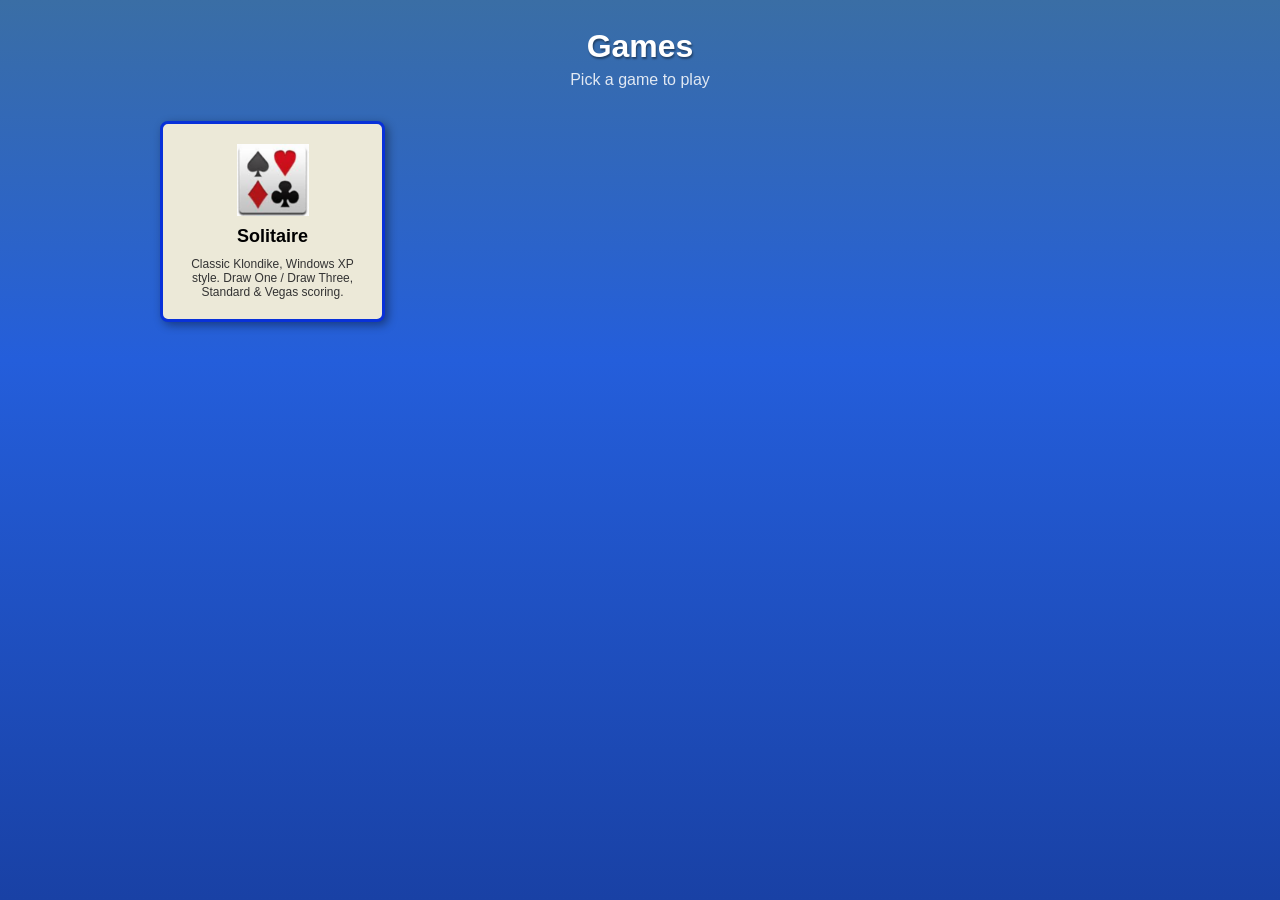
==== site/index.html @ 040aaab9 "Add multi-game container with XP-style Solitaire - nginx static site with a game picker (games.json)" ====
<!DOCTYPE html>
<html lang="en">
<head>
  <meta charset="utf-8">
  <meta name="viewport" content="width=device-width, initial-scale=1">
  <title>Games</title>
  <link rel="icon" type="image/png" href="games/solitaire/favicon.png">
  <style>
    * { box-sizing: border-box; }
    body {
      margin: 0;
      min-height: 100vh;
      font-family: Tahoma, Verdana, "Segoe UI", sans-serif;
      background: linear-gradient(#3a6ea5, #245edb 40%, #1941a5);
      color: #fff;
    }
    header {
      padding: 28px 24px 8px;
      text-align: center;
    }
    header h1 { margin: 0; font-size: 32px; text-shadow: 1px 2px 2px rgba(0,0,0,.4); }
    header p { margin: 6px 0 0; opacity: .85; }
    #games {
      display: grid;
      grid-template-columns: repeat(auto-fill, minmax(220px, 1fr));
      gap: 20px;
      max-width: 1000px;
      margin: 24px auto;
      padding: 0 20px;
    }
    .game {
      display: flex;
      flex-direction: column;
      align-items: center;
      gap: 10px;
      padding: 20px;
      text-decoration: none;
      color: #000;
      background: #ece9d8;
      border: 3px solid #0831d9;
      border-radius: 8px;
      box-shadow: 3px 3px 10px rgba(0,0,0,.4);
      transition: transform .12s;
    }
    .game:hover { transform: translateY(-3px); }
    .game img { width: 72px; height: 72px; image-rendering: auto; }
    .game h2 { margin: 0; font-size: 18px; }
    .game p { margin: 0; font-size: 12px; text-align: center; color: #333; }
    noscript { display: block; text-align: center; }
  </style>
</head>
<body>
  <header>
    <h1>Games</h1>
    <p>Pick a game to play</p>
  </header>
  <main id="games">
    <noscript><a href="games/solitaire/" style="color:#fff">Solitaire</a></noscript>
  </main>
  <script>
    fetch('games.json')
      .then((r) => r.json())
      .then((games) => {
        const root = document.getElementById('games');
        for (const g of games) {
          const a = document.createElement('a');
          a.className = 'game';
          a.href = g.path;
          const img = document.createElement('img');
          img.src = g.icon;
          img.alt = '';
          const h = document.createElement('h2');
          h.textContent = g.name;
          const p = document.createElement('p');
          p.textContent = g.description;
          a.append(img, h, p);
          root.appendChild(a);
        }
      });
  </script>
</body>
</html>
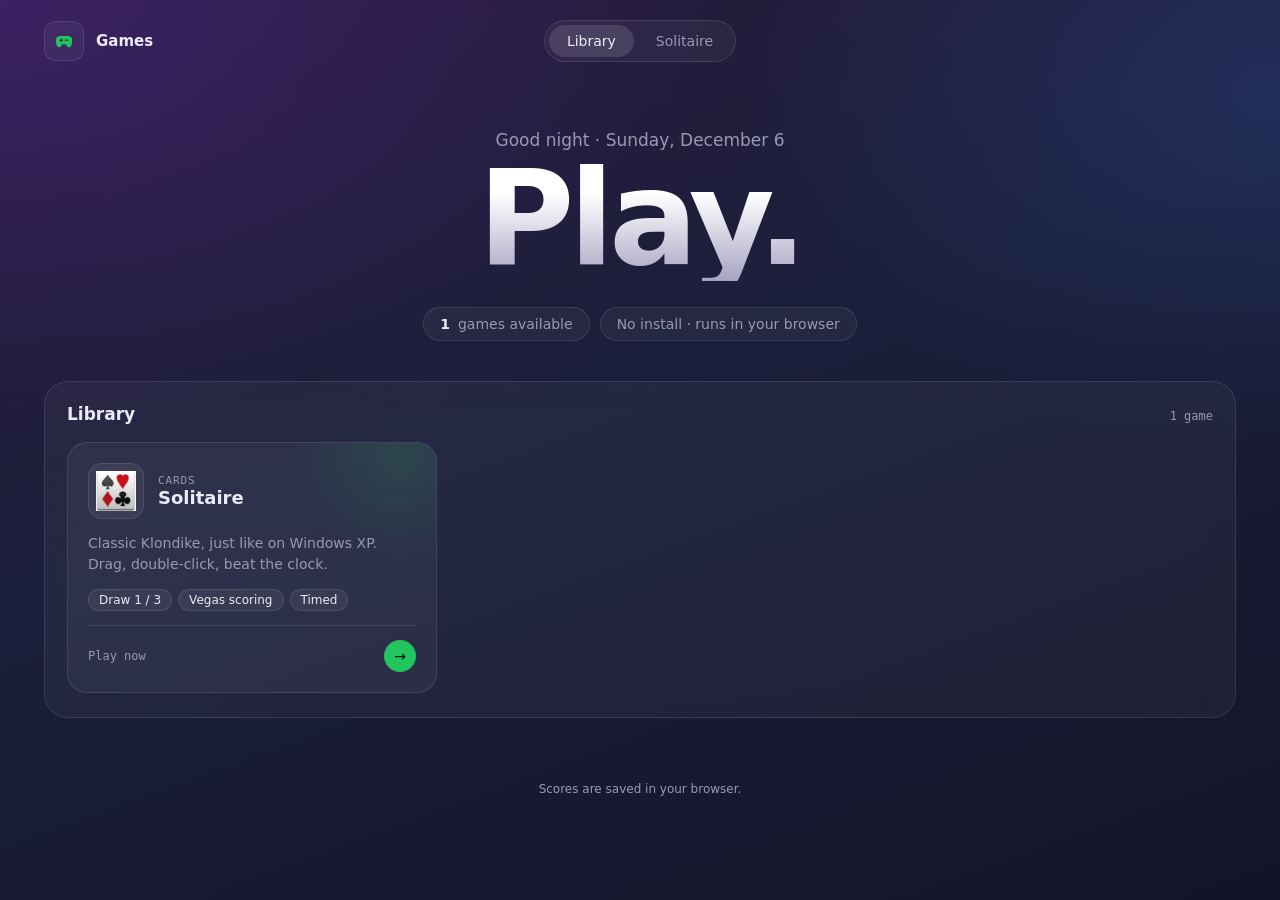
==== commit 53c452aa: "Redesign homepage, play games in-page, fix solitaire ratio and card layering - Dark glass homepage m" ====
--- a/site/index.html
+++ b/site/index.html
@@ -3,80 +3,398 @@
 <head>
   <meta charset="utf-8">
   <meta name="viewport" content="width=device-width, initial-scale=1">
+  <meta name="color-scheme" content="dark">
   <title>Games</title>
   <link rel="icon" type="image/png" href="games/solitaire/favicon.png">
   <style>
+    :root {
+      --bg-1: #2a1b3d;
+      --bg-2: #1b1f3b;
+      --bg-3: #141428;
+      --panel: rgba(255, 255, 255, 0.045);
+      --panel-hover: rgba(255, 255, 255, 0.075);
+      --border: rgba(255, 255, 255, 0.10);
+      --border-hover: rgba(255, 255, 255, 0.22);
+      --text: #eceaf4;
+      --muted: #9b98b3;
+      --mono: ui-monospace, "SF Mono", "JetBrains Mono", Menlo, Consolas, monospace;
+    }
     * { box-sizing: border-box; }
+    html { min-height: 100%; background: var(--bg-3); }
     body {
       margin: 0;
       min-height: 100vh;
-      font-family: Tahoma, Verdana, "Segoe UI", sans-serif;
-      background: linear-gradient(#3a6ea5, #245edb 40%, #1941a5);
-      color: #fff;
-    }
-    header {
-      padding: 28px 24px 8px;
-      text-align: center;
-    }
-    header h1 { margin: 0; font-size: 32px; text-shadow: 1px 2px 2px rgba(0,0,0,.4); }
-    header p { margin: 6px 0 0; opacity: .85; }
-    #games {
+      color: var(--text);
+      font-family: Inter, ui-sans-serif, system-ui, -apple-system, "Segoe UI", Roboto, sans-serif;
+      -webkit-font-smoothing: antialiased;
+      background:
+        radial-gradient(1200px 700px at 0% 0%, rgba(124, 58, 237, 0.22), transparent 60%),
+        radial-gradient(900px 600px at 100% 10%, rgba(59, 130, 246, 0.16), transparent 60%),
+        linear-gradient(160deg, var(--bg-1), var(--bg-2) 45%, var(--bg-3));
+      background-attachment: fixed;
+    }
+
+    /* ---------- top bar ---------- */
+    .topbar {
       display: grid;
-      grid-template-columns: repeat(auto-fill, minmax(220px, 1fr));
-      gap: 20px;
-      max-width: 1000px;
-      margin: 24px auto;
-      padding: 0 20px;
-    }
+      grid-template-columns: 1fr auto 1fr;
+      align-items: center;
+      gap: 16px;
+      max-width: 1240px;
+      margin: 0 auto;
+      padding: 20px 24px;
+    }
+    .brand { display: flex; align-items: center; gap: 12px; font-weight: 600; font-size: 15px; color: var(--text); text-decoration: none; }
+    .brand .logo {
+      display: grid; place-items: center;
+      width: 40px; height: 40px;
+      border-radius: 12px;
+      background: var(--panel);
+      border: 1px solid var(--border);
+    }
+    .brand .logo svg { width: 20px; height: 20px; color: #22c55e; }
+    .pills {
+      display: flex; gap: 4px; padding: 4px;
+      border-radius: 999px;
+      background: var(--panel);
+      border: 1px solid var(--border);
+    }
+    .pill {
+      padding: 8px 18px;
+      border: 0; border-radius: 999px;
+      background: transparent;
+      color: var(--muted);
+      font: inherit; font-size: 14px; font-weight: 500;
+      cursor: pointer;
+      transition: background .15s, color .15s;
+    }
+    .pill:hover { color: var(--text); }
+    .pill.active { background: rgba(255, 255, 255, 0.12); color: var(--text); }
+    .version { justify-self: end; font-family: var(--mono); font-size: 12px; color: var(--muted); }
+
+    /* ---------- hero ---------- */
+    .hero { text-align: center; padding: 48px 24px 40px; }
+    .hero .eyebrow { margin: 0 0 6px; font-size: 17px; color: var(--muted); font-weight: 500; }
+    .hero h1 {
+      margin: 0;
+      font-size: clamp(64px, 12vw, 132px);
+      line-height: .95;
+      font-weight: 800;
+      letter-spacing: -0.04em;
+      background: linear-gradient(180deg, #ffffff 30%, #a7a3c2);
+      -webkit-background-clip: text; background-clip: text;
+      color: transparent;
+    }
+    .chips { display: flex; justify-content: center; flex-wrap: wrap; gap: 10px; margin-top: 26px; }
+    .chip {
+      display: inline-flex; align-items: center; gap: 8px;
+      padding: 8px 16px;
+      border-radius: 999px;
+      background: var(--panel);
+      border: 1px solid var(--border);
+      font-size: 14px; color: var(--text);
+    }
+    .chip b { font-weight: 600; }
+    .chip span { color: var(--muted); }
+
+    /* ---------- panels ---------- */
+    main { max-width: 1240px; margin: 0 auto; padding: 0 24px 64px; }
+    .panel {
+      padding: 22px 22px 24px;
+      border-radius: 24px;
+      background: var(--panel);
+      border: 1px solid var(--border);
+      backdrop-filter: blur(12px);
+    }
+    .panel-head { display: flex; align-items: baseline; justify-content: space-between; margin-bottom: 18px; }
+    .panel-head h2 { margin: 0; font-size: 17px; font-weight: 600; }
+    .panel-head .meta { font-family: var(--mono); font-size: 12px; color: var(--muted); }
+
+    .grid { display: grid; grid-template-columns: repeat(auto-fill, minmax(280px, 1fr)); gap: 18px; }
+
     .game {
-      display: flex;
-      flex-direction: column;
-      align-items: center;
-      gap: 10px;
+      --accent: #8b5cf6;
+      position: relative;
+      display: flex; flex-direction: column; gap: 14px;
       padding: 20px;
+      border-radius: 20px;
+      background: var(--panel);
+      border: 1px solid var(--border);
+      color: inherit; text-decoration: none;
+      overflow: hidden;
+      transition: transform .18s ease, border-color .18s, background .18s, box-shadow .18s;
+    }
+    .game::before {
+      content: "";
+      position: absolute; inset: -40% -20% auto auto;
+      width: 220px; height: 220px;
+      background: radial-gradient(circle, var(--accent), transparent 70%);
+      opacity: .14;
+      transition: opacity .18s;
+      pointer-events: none;
+    }
+    .game:hover, .game:focus-visible {
+      transform: translateY(-3px);
+      border-color: var(--border-hover);
+      background: var(--panel-hover);
+      box-shadow: 0 18px 40px -18px rgba(0, 0, 0, .7);
+      outline: none;
+    }
+    .game:hover::before { opacity: .28; }
+    .game-top { display: flex; align-items: center; gap: 14px; }
+    .game-icon {
+      flex: none;
+      width: 56px; height: 56px;
+      border-radius: 14px;
+      background: rgba(255, 255, 255, .06);
+      border: 1px solid var(--border);
+      display: grid; place-items: center;
+    }
+    .game-icon img { width: 40px; height: 40px; }
+    .game h3 { margin: 0; font-size: 18px; font-weight: 600; }
+    .game .category { font-family: var(--mono); font-size: 11px; color: var(--muted); text-transform: uppercase; letter-spacing: .08em; }
+    .game p { margin: 0; font-size: 14px; line-height: 1.5; color: var(--muted); }
+    .tags { display: flex; flex-wrap: wrap; gap: 6px; }
+    .tag {
+      padding: 3px 10px;
+      border-radius: 999px;
+      font-size: 12px;
+      color: var(--text);
+      background: rgba(255, 255, 255, .06);
+      border: 1px solid var(--border);
+    }
+    .play {
+      display: flex; align-items: center; justify-content: space-between;
+      margin-top: auto; padding-top: 14px;
+      border-top: 1px solid var(--border);
+      font-size: 14px; font-weight: 500;
+    }
+    .play .arrow {
+      display: grid; place-items: center;
+      width: 32px; height: 32px;
+      border-radius: 999px;
+      background: var(--accent);
+      color: #0b0b14;
+      transition: transform .18s;
+    }
+    .game:hover .play .arrow { transform: translateX(3px); }
+    .best { font-family: var(--mono); font-size: 12px; color: var(--muted); }
+
+    .empty { padding: 40px 0; text-align: center; color: var(--muted); font-size: 14px; }
+
+    /* ---------- in-page player ---------- */
+    body.playing .hero { display: none; }
+    body.playing #library { display: none; }
+    body:not(.playing) #player { display: none; }
+    #player { padding: 16px; }
+    #player .panel-head { margin: 4px 6px 14px; align-items: center; }
+    .player-title { display: flex; align-items: center; gap: 12px; }
+    .player-title img { width: 28px; height: 28px; }
+    .player-actions { display: flex; gap: 8px; }
+    .icon-btn {
+      display: inline-flex; align-items: center; gap: 6px;
+      padding: 7px 12px;
+      border-radius: 999px;
+      border: 1px solid var(--border);
+      background: var(--panel);
+      color: var(--text);
+      font: inherit; font-size: 13px;
       text-decoration: none;
-      color: #000;
-      background: #ece9d8;
-      border: 3px solid #0831d9;
-      border-radius: 8px;
-      box-shadow: 3px 3px 10px rgba(0,0,0,.4);
-      transition: transform .12s;
-    }
-    .game:hover { transform: translateY(-3px); }
-    .game img { width: 72px; height: 72px; image-rendering: auto; }
-    .game h2 { margin: 0; font-size: 18px; }
-    .game p { margin: 0; font-size: 12px; text-align: center; color: #333; }
-    noscript { display: block; text-align: center; }
+      cursor: pointer;
+      transition: background .15s, border-color .15s;
+    }
+    .icon-btn:hover { background: var(--panel-hover); border-color: var(--border-hover); }
+    .stage {
+      display: flex; justify-content: center;
+    }
+    .frame {
+      /* 5:4 like the game table; as large as the viewport allows */
+      width: min(100%, calc((100vh - 190px) * 1.25));
+      width: min(100%, calc((100dvh - 190px) * 1.25));
+      aspect-ratio: 5 / 4;
+      border-radius: 14px;
+      overflow: hidden;
+      border: 1px solid var(--border);
+      box-shadow: 0 30px 60px -30px rgba(0, 0, 0, .8);
+      background: #000;
+    }
+    .frame iframe { display: block; width: 100%; height: 100%; border: 0; }
+
+    footer { text-align: center; padding: 0 24px 32px; font-size: 12px; color: var(--muted); }
+
+    @media (max-width: 640px) {
+      .topbar { grid-template-columns: 1fr auto; }
+      .pills { display: none; }
+      .hero { padding-top: 24px; }
+    }
   </style>
 </head>
 <body>
-  <header>
-    <h1>Games</h1>
-    <p>Pick a game to play</p>
+  <header class="topbar">
+    <a class="brand" href="./">
+      <span class="logo">
+        <svg viewBox="0 0 24 24" fill="currentColor" aria-hidden="true">
+          <path d="M7 6h10a5 5 0 0 1 4.9 6l-1 5a3 3 0 0 1-5.2 1.4L14 16h-4l-1.7 2.4A3 3 0 0 1 3.1 17l-1-5A5 5 0 0 1 7 6Zm1 3v1.5H6.5v1.5H8v1.5h1.5V12H11v-1.5H9.5V9H8Zm8.25 1a1 1 0 1 0 0 2 1 1 0 0 0 0-2Zm-2.5 0a1 1 0 1 0 0 2 1 1 0 0 0 0-2Z"/>
+        </svg>
+      </span>
+      Games
+    </a>
+    <nav class="pills" id="filters"></nav>
+    <span class="version" id="version"></span>
   </header>
-  <main id="games">
-    <noscript><a href="games/solitaire/" style="color:#fff">Solitaire</a></noscript>
+
+  <section class="hero">
+    <p class="eyebrow" id="greeting">Welcome</p>
+    <h1>Play.</h1>
+    <div class="chips">
+      <span class="chip"><b id="count">–</b> <span>games available</span></span>
+      <span class="chip"><span>No install · runs in your browser</span></span>
+    </div>
+  </section>
+
+  <main>
+    <section class="panel" id="player">
+      <div class="panel-head">
+        <div class="player-title"><img id="player-icon" alt=""><h2 id="player-name"></h2></div>
+        <div class="player-actions">
+          <button class="icon-btn" id="btn-full" title="Fullscreen"><svg width="14" height="14" viewBox="0 0 24 24" fill="none" stroke="currentColor" stroke-width="2" stroke-linecap="round" aria-hidden="true"><path d="M4 9V4h5M20 9V4h-5M4 15v5h5M20 15v5h-5"/></svg> Fullscreen</button>
+          <a class="icon-btn" id="btn-tab" target="_blank" rel="noopener" title="Open in new tab">↗ New tab</a>
+          <a class="icon-btn" href="#/" title="Back to library">✕ Close</a>
+        </div>
+      </div>
+      <div class="stage"><div class="frame" id="frame"></div></div>
+    </section>
+
+    <section class="panel" id="library">
+      <div class="panel-head">
+        <h2>Library</h2>
+        <span class="meta" id="shown"></span>
+      </div>
+      <div class="grid" id="games">
+        <noscript><a href="games/solitaire/">Solitaire</a></noscript>
+      </div>
+    </section>
   </main>
+
+  <footer>Scores are saved in your browser.</footer>
+
   <script>
-    fetch('games.json')
-      .then((r) => r.json())
-      .then((games) => {
-        const root = document.getElementById('games');
-        for (const g of games) {
-          const a = document.createElement('a');
-          a.className = 'game';
-          a.href = g.path;
-          const img = document.createElement('img');
-          img.src = g.icon;
-          img.alt = '';
-          const h = document.createElement('h2');
-          h.textContent = g.name;
-          const p = document.createElement('p');
-          p.textContent = g.description;
-          a.append(img, h, p);
-          root.appendChild(a);
+    const h = new Date().getHours();
+    document.getElementById('greeting').textContent =
+      (h < 5 ? 'Good night' : h < 12 ? 'Good morning' : h < 18 ? 'Good afternoon' : 'Good evening') +
+      ' · ' + new Date().toLocaleDateString(undefined, { weekday: 'long', day: 'numeric', month: 'long' });
+
+    fetch('version.txt').then((r) => (r.ok ? r.text() : '')).then((v) => {
+      document.getElementById('version').textContent = v.trim();
+    }).catch(() => {});
+
+    // Optional per-game "best" line, read from what each game stores locally.
+    const bests = {
+      solitaire: () => {
+        const v = JSON.parse(localStorage.getItem('solitaire.highscore') || '0');
+        return v > 0 ? 'best ' + v : '';
+      },
+    };
+
+    const el = (tag, cls, text) => {
+      const e = document.createElement(tag);
+      if (cls) e.className = cls;
+      if (text !== undefined) e.textContent = text;
+      return e;
+    };
+
+    let games = [];
+    const grid = document.getElementById('games');
+    const pills = document.getElementById('filters');
+    const frame = document.getElementById('frame');
+
+    function card(g) {
+      const a = el('a', 'game');
+      a.href = '#/' + g.id;
+      if (g.accent) a.style.setProperty('--accent', g.accent);
+      const top = el('div', 'game-top');
+      const icon = el('div', 'game-icon');
+      const img = el('img');
+      img.src = g.icon;
+      img.alt = '';
+      icon.appendChild(img);
+      const titles = el('div');
+      titles.append(el('div', 'category', g.category || ''), el('h3', null, g.name));
+      top.append(icon, titles);
+      const tags = el('div', 'tags');
+      (g.tags || []).forEach((t) => tags.appendChild(el('span', 'tag', t)));
+      const play = el('div', 'play');
+      let best = '';
+      try { best = bests[g.id] ? bests[g.id]() : ''; } catch (e) { /* ignore */ }
+      play.append(el('span', 'best', best || 'Play now'), el('span', 'arrow', '→'));
+      a.append(top, el('p', null, g.description), tags, play);
+      return a;
+    }
+
+    function drawLibrary() {
+      grid.innerHTML = '';
+      document.getElementById('shown').textContent = games.length + (games.length === 1 ? ' game' : ' games');
+      if (!games.length) grid.appendChild(el('div', 'empty', 'Nothing here yet.'));
+      games.forEach((g) => grid.appendChild(card(g)));
+    }
+
+    function drawPills(activeId) {
+      pills.innerHTML = '';
+      [{ id: '', name: 'Library' }, ...games].forEach((g) => {
+        const a = el('a', 'pill' + (g.id === activeId ? ' active' : ''), g.name);
+        a.href = '#/' + g.id;
+        a.style.textDecoration = 'none';
+        pills.appendChild(a);
+      });
+    }
+
+    function route() {
+      const id = location.hash.replace(/^#\/?/, '');
+      const g = games.find((x) => x.id === id);
+      if (g) {
+        document.body.classList.add('playing');
+        document.title = g.name + ' · Games';
+        document.getElementById('player-name').textContent = g.name;
+        document.getElementById('player-icon').src = g.icon;
+        document.getElementById('btn-tab').href = g.path;
+        const current = frame.querySelector('iframe');
+        if (!current || current.dataset.id !== g.id) {
+          frame.innerHTML = '';
+          const f = el('iframe');
+          f.src = g.path;
+          f.title = g.name;
+          f.dataset.id = g.id;
+          f.allow = 'fullscreen';
+          f.addEventListener('load', () => f.focus());
+          frame.appendChild(f);
         }
-      });
+        window.scrollTo({ top: 0 });
+      } else {
+        document.body.classList.remove('playing');
+        document.title = 'Games';
+        frame.innerHTML = ''; // stop the game when leaving
+        drawLibrary(); // refresh "best" scores
+      }
+      drawPills(g ? g.id : '');
+    }
+
+    document.getElementById('btn-full').addEventListener('click', () => {
+      const f = frame.querySelector('iframe');
+      if (f && f.requestFullscreen) f.requestFullscreen();
+    });
+
+    // Games can ask to close themselves (e.g. Solitaire's "Exit" menu item).
+    window.addEventListener('message', (e) => {
+      if (e.origin === location.origin && e.data && e.data.type === 'games:exit') location.hash = '#/';
+    });
+
+    window.addEventListener('hashchange', route);
+
+    fetch('games.json').then((r) => r.json()).then((list) => {
+      games = list;
+      document.getElementById('count').textContent = games.length;
+      route();
+    });
   </script>
 </body>
 </html>
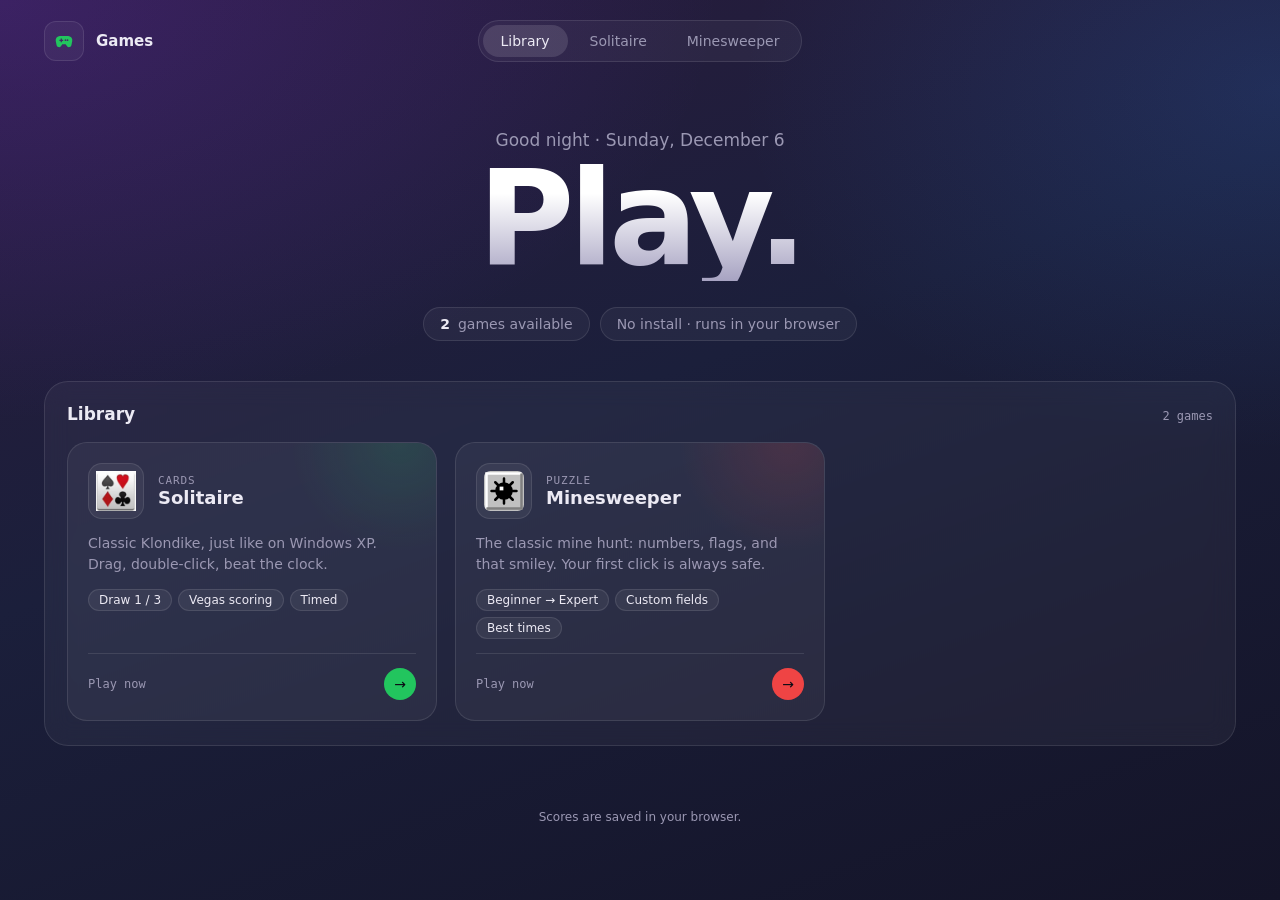
==== commit a93c9ca6: "Add XP-style Minesweeper - Beginner/Intermediate/Expert/Custom, first click safe, flags and ? marks " ====
--- a/site/index.html
+++ b/site/index.html
@@ -208,10 +208,11 @@
       display: flex; justify-content: center;
     }
     .frame {
-      /* 5:4 like the game table; as large as the viewport allows */
-      width: min(100%, calc((100vh - 190px) * 1.25));
-      width: min(100%, calc((100dvh - 190px) * 1.25));
-      aspect-ratio: 5 / 4;
+      /* per-game ratio (games.json "aspect"); as large as the viewport allows */
+      --ar: 1.25;
+      width: min(100%, calc((100vh - 190px) * var(--ar)));
+      width: min(100%, calc((100dvh - 190px) * var(--ar)));
+      aspect-ratio: var(--ar);
       border-radius: 14px;
       overflow: hidden;
       border: 1px solid var(--border);
@@ -293,6 +294,13 @@
       solitaire: () => {
         const v = JSON.parse(localStorage.getItem('solitaire.highscore') || '0');
         return v > 0 ? 'best ' + v : '';
+      },
+      minesweeper: () => {
+        const b = JSON.parse(localStorage.getItem('minesweeper.best') || '{}');
+        const t = b.expert && b.expert.time < 999 ? 'expert ' + b.expert.time + 's'
+          : b.intermediate && b.intermediate.time < 999 ? 'intermediate ' + b.intermediate.time + 's'
+          : b.beginner && b.beginner.time < 999 ? 'beginner ' + b.beginner.time + 's' : '';
+        return t ? 'best ' + t : '';
       },
     };
 
@@ -357,6 +365,7 @@
         document.getElementById('player-name').textContent = g.name;
         document.getElementById('player-icon').src = g.icon;
         document.getElementById('btn-tab').href = g.path;
+        frame.style.setProperty('--ar', g.aspect || 1.25);
         const current = frame.querySelector('iframe');
         if (!current || current.dataset.id !== g.id) {
           frame.innerHTML = '';
